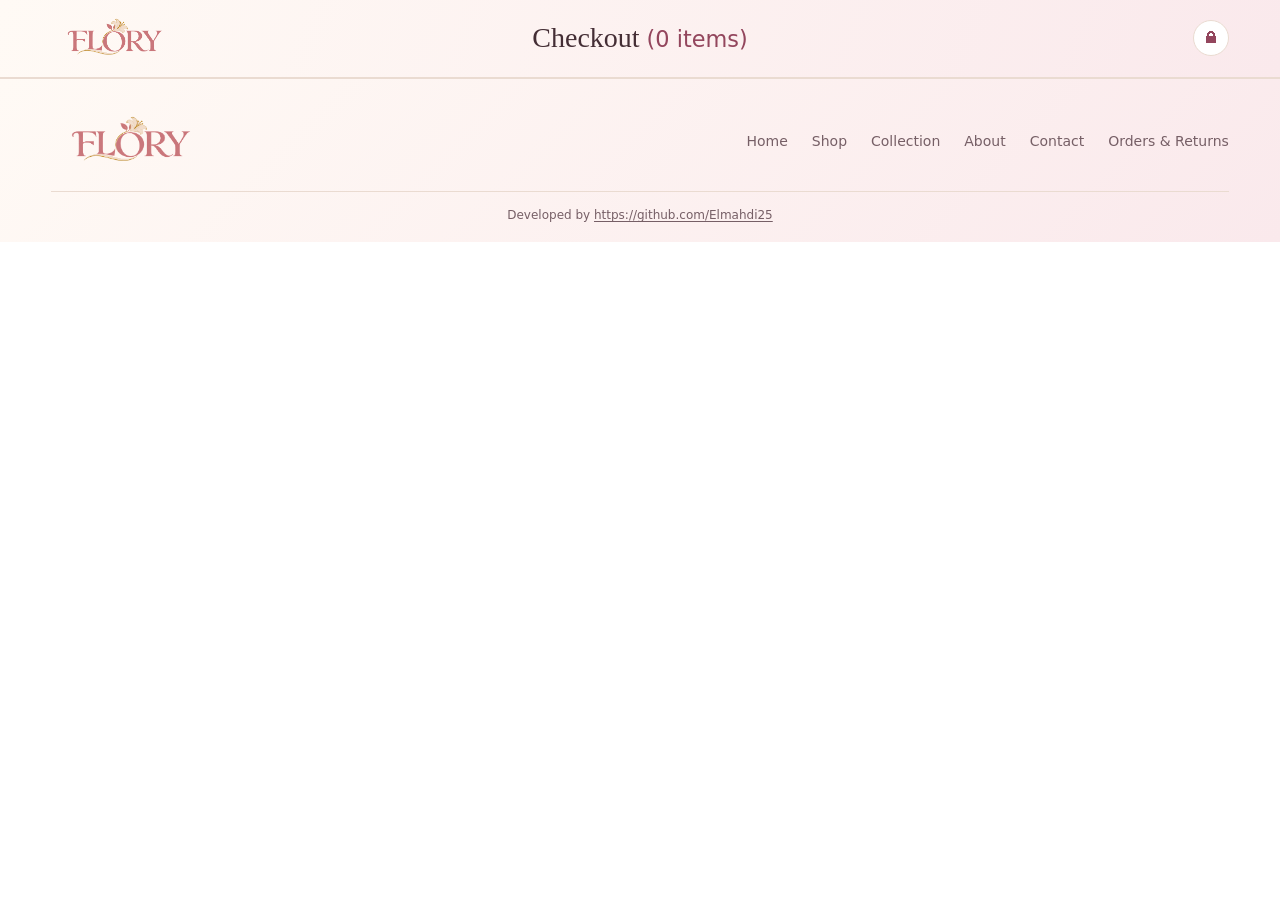
==== 3.store-project/html/checkout.html @ 8232ffce "step_9 good structured for the training repo" ====
<!DOCTYPE html>
<html lang="en">

<head>
    <meta charset="UTF-8">
    <meta name="viewport" content="width=device-width, initial-scale=1.0">
    <link rel="icon" type="image/png" href="../images/icons/flory-fav-icon.png">
    <link rel="stylesheet" href="../style/generale.css">

    <link rel="stylesheet" href="../style/pages/checkout.css">
    <link rel="stylesheet" href="../style/components/footer.css">
    <title>Checkout</title>
</head>

<body>
    <header class="checkout-header">
        <div class="checkout-header-inner">
            <a class="checkout-logo" href="./index.html">
                <img src="../images/flory-logo-background-removed.png" alt="FLORY home">
            </a>

            <h1 class="checkout-title">
                Checkout
                <span class="checkout-item-count js-checkout-item-count">(0 items)</span>
            </h1>

            <span class="checkout-lock" aria-hidden="true">&#128274;&#65038;</span>
        </div>
    </header>

    <footer class="flory-footer">
        <div class="flory-footer-inner">
            <a class="flory-footer-brand" href="index.html" aria-label="FLORY home">
                <img src="../images/flory-logo-background-removed.png" alt="FLORY">
            </a>

            <nav class="flory-footer-nav" aria-label="Footer navigation">
                <ul class="flory-footer-links">
                    <li><a href="index.html">Home</a></li>
                    <li><a href="index.html#shop">Shop</a></li>
                    <li><a href="index.html#collection">Collection</a></li>
                    <li><a href="about.html">About</a></li>
                    <li><a href="contact.html">Contact</a></li>
                    <li><a href="orders.html">Orders &amp; Returns</a></li>
                </ul>
            </nav>

            <p class="flory-footer-credit">
                Developed by
                <a href="https://github.com/Elmahdi25">https://github.com/Elmahdi25</a>
            </p>
        </div>
    </footer>
    <script type="module" src="../script/checkout.js"></script>
</body>

</html>
---- 3.store-project/style/generale.css ----
:root {
  --cream: #fffaf5;
  --white: #fff;
  --blush: #fae9ec;
  --beige: #eadbd1;
  --rose: #93465d;
  --gold: #a97b3f;
  --ink: #442e35;
  --muted: #765f66;
}

* {
  box-sizing: border-box;
}

body {
  margin: 0;
  color: var(--ink);
  font-family: "DM Sans", system-ui, sans-serif;
}
---- 3.store-project/style/pages/checkout.css ----
.checkout-header {
  background: linear-gradient(110deg, var(--cream), var(--blush));
  border-bottom: 1px solid var(--beige);
}

.checkout-header-inner {
  display: grid;
  grid-template-columns: minmax(0, 1fr) auto minmax(0, 1fr);
  align-items: center;
  gap: 0.75rem;
  max-width: 80rem;
  margin-inline: auto;
  padding: 0.875rem clamp(1rem, 4vw, 3.5rem);
}

.checkout-logo {
  justify-self: start;
  min-width: 0;
  border-radius: 0.375rem;
}

.checkout-logo img {
  display: block;
  width: clamp(4rem, 14vw, 8rem);
  max-width: 100%;
  height: auto;
}

.checkout-logo:focus-visible {
  outline: 2px solid var(--rose);
  outline-offset: 4px;
}

.checkout-title {
  margin: 0;
  color: var(--ink);
  font-family: Georgia, serif;
  font-size: clamp(1.125rem, 3vw, 1.75rem);
  font-weight: 500;
  text-align: center;
}

.checkout-item-count {
  color: var(--rose);
  font-family: "DM Sans", system-ui, sans-serif;
  font-size: 0.8em;
}

.checkout-lock {
  display: grid;
  place-items: center;
  justify-self: end;
  width: 2.25rem;
  height: 2.25rem;
  border: 1px solid var(--beige);
  border-radius: 50%;
  background: var(--white);
  color: var(--rose);
  font-size: 1rem;
  line-height: 1;
}

@media (max-width: 24rem) {
  .checkout-item-count {
    display: block;
    margin-top: 0.2rem;
  }
}
---- 3.store-project/style/components/footer.css ----
.flory-footer {
  padding: 2rem clamp(1rem, 4vw, 3.5rem) 1rem;
  border-top: 1px solid var(--beige, #eadbd1);
  background: linear-gradient(
    135deg,
    var(--cream, #fffaf5),
    var(--blush, #fae9ec)
  );
  color: var(--muted, #765f66);
}

.flory-footer-inner {
  display: grid;
  grid-template-columns: auto minmax(0, 1fr);
  align-items: center;
  gap: 1.25rem 2rem;
  max-width: 80rem;
  margin-inline: auto;
}

.flory-footer a {
  color: inherit;
  text-decoration: none;
}

.flory-footer a:hover {
  color: var(--rose, #93465d);
  text-decoration: underline;
  text-underline-offset: 0.25em;
}

.flory-footer a:focus-visible {
  outline: 2px solid var(--rose, #93465d);
  outline-offset: 3px;
  border-radius: 0.2rem;
}

.flory-footer .flory-footer-brand {
  justify-self: start;
}

.flory-footer-brand img {
  display: block;
  width: clamp(7rem, 15vw, 10rem);
  height: auto;
}

@media (max-width: 48rem) {
  .flory-footer .flory-footer-brand {
    justify-self: center;
  }
}

.flory-footer-nav {
  justify-self: end;
}

.flory-footer-links {
  display: flex;
  flex-wrap: wrap;
  justify-content: flex-end;
  gap: 0.25rem clamp(0.875rem, 2vw, 1.5rem);
  margin: 0;
  padding: 0;
  list-style: none;
}

.flory-footer-links a {
  display: inline-flex;
  align-items: center;
  min-height: 2.75rem;
  font-size: 0.875rem;
}

.flory-footer-credit {
  grid-column: 1 / -1;
  margin: 0;
  padding-top: 0.875rem;
  border-top: 1px solid var(--beige, #eadbd1);
  font-size: 0.75rem;
  line-height: 1.6;
  text-align: center;
  overflow-wrap: anywhere;
}

.flory-footer-credit a {
  text-decoration: underline;
  text-underline-offset: 0.2em;
}

/* Tablet and mobile */
@media (max-width: 48rem) {
  .flory-footer-inner {
    grid-template-columns: minmax(0, 1fr);
    justify-items: center;
    gap: 0.75rem;
  }

  .flory-footer-nav {
    justify-self: center;
  }

  .flory-footer-links {
    justify-content: center;
  }

  .flory-footer-credit {
    width: 100%;
  }
}

/* Small phones */
@media (max-width: 30rem) {
  .flory-footer-links {
    display: grid;
    grid-template-columns: repeat(2, minmax(0, 1fr));
    column-gap: 1.25rem;
    text-align: center;
  }
}
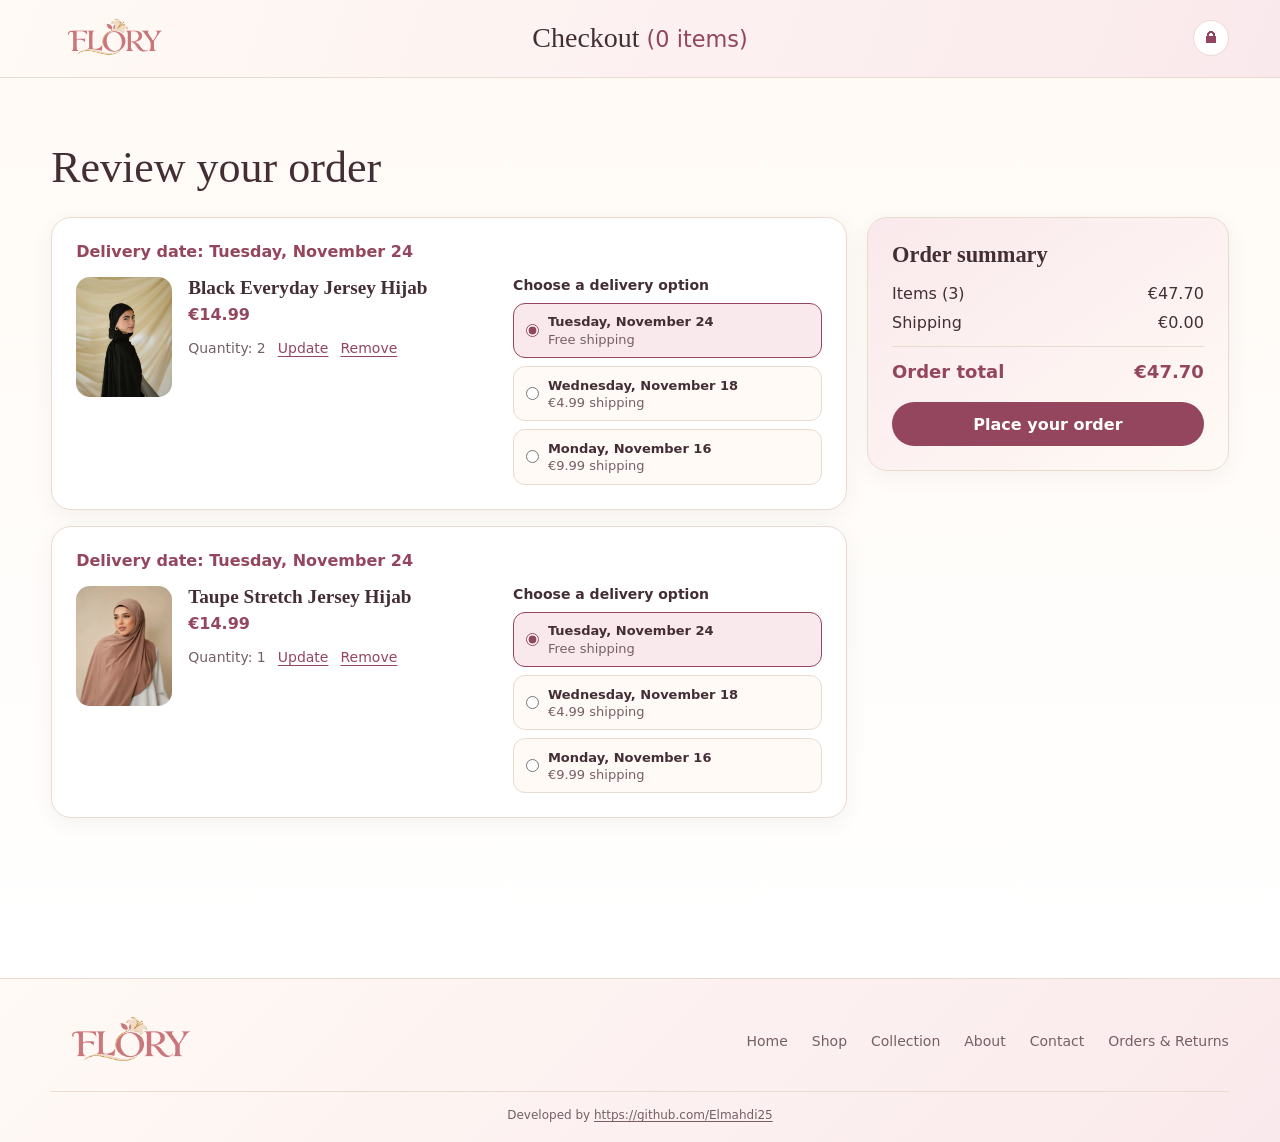
==== commit c4aaf875: "step_10 generating HTML for checkout.html with checkout.js" ====
--- a/3.store-project/html/checkout.html
+++ b/3.store-project/html/checkout.html
@@ -28,6 +28,41 @@
         </div>
     </header>
 
+
+    <main class="checkout-main">
+        <h2 class="checkout-section-title" id="review-heading">
+            Review your order
+        </h2>
+
+        <div class="checkout-layout">
+            <section class="checkout-items js-checkout-items" aria-labelledby="review-heading"></section>
+
+            <aside class="order-summary" aria-labelledby="order-summary-heading">
+                <h2 class="order-summary-title" id="order-summary-heading">Order summary</h2>
+
+                <dl class="order-summary-details">
+                    <div class="order-summary-row">
+                        <dt>Items (<span class="js-summary-item-count">3</span>)</dt>
+                        <dd class="js-summary-subtotal">€47.70</dd>
+                    </div>
+
+                    <div class="order-summary-row">
+                        <dt>Shipping</dt>
+                        <dd class="js-summary-shipping">€0.00</dd>
+                    </div>
+
+                    <div class="order-summary-row order-summary-total">
+                        <dt>Order total</dt>
+                        <dd class="js-summary-total">€47.70</dd>
+                    </div>
+                </dl>
+
+                <button type="button" class="place-order-button js-place-order">
+                    Place your order
+                </button>
+            </aside>
+        </div>
+    </main>
     <footer class="flory-footer">
         <div class="flory-footer-inner">
             <a class="flory-footer-brand" href="index.html" aria-label="FLORY home">
--- a/3.store-project/style/pages/checkout.css
+++ b/3.store-project/style/pages/checkout.css
@@ -66,3 +66,238 @@
     margin-top: 0.2rem;
   }
 }
+
+
+.checkout-main {
+  min-height: 100vh;
+  padding: clamp(2rem, 5vw, 4rem) clamp(1rem, 4vw, 3.5rem);
+  background: linear-gradient(180deg, var(--cream), var(--white));
+}
+
+.checkout-section-title,
+.checkout-layout {
+  max-width: 80rem;
+  margin-inline: auto;
+}
+
+.checkout-section-title,
+.order-summary-title,
+.checkout-product-name {
+  color: var(--ink);
+  font-family: Georgia, serif;
+}
+
+.checkout-section-title {
+  margin-block: 0 1.5rem;
+  font-size: clamp(1.75rem, 4vw, 2.75rem);
+  font-weight: 500;
+}
+
+.checkout-layout {
+  display: grid;
+  grid-template-columns: minmax(0, 2.2fr) minmax(17rem, 1fr);
+  align-items: start;
+  gap: 1.25rem;
+}
+
+.checkout-items {
+  display: grid;
+  gap: 1rem;
+}
+
+/* Product cards */
+.checkout-item,
+.order-summary {
+  padding: clamp(1rem, 2.5vw, 1.5rem);
+  border: 1px solid var(--beige);
+  border-radius: 1.25rem;
+  box-shadow: 0 6px 22px rgb(68 46 53 / 6%);
+}
+
+.checkout-item {
+  background: var(--white);
+}
+
+.checkout-delivery-date {
+  margin: 0 0 1rem;
+  color: var(--rose);
+  font-weight: 700;
+}
+
+.checkout-item-content {
+  display: grid;
+  grid-template-columns: minmax(0, 6rem) minmax(0, 1fr) minmax(10rem, 1fr);
+  align-items: start;
+  gap: 1rem;
+}
+
+.checkout-product-image {
+  display: block;
+  width: 100%;
+  aspect-ratio: 4 / 5;
+  object-fit: cover;
+  border-radius: 0.875rem;
+  background: var(--blush);
+}
+
+.checkout-product-name {
+  margin: 0;
+  font-size: 1.2rem;
+  overflow-wrap: anywhere;
+}
+
+.checkout-product-price {
+  margin: 0.4rem 0 0.65rem;
+  color: var(--rose);
+  font-weight: 700;
+}
+
+.checkout-product-actions {
+  display: flex;
+  flex-wrap: wrap;
+  align-items: center;
+  gap: 0.35rem 0.75rem;
+  color: var(--muted);
+  font-size: 0.875rem;
+}
+
+.checkout-product-actions button {
+  padding: 0.35rem 0;
+  border: 0;
+  background: transparent;
+  color: var(--rose);
+  font: inherit;
+  text-decoration: underline;
+  text-underline-offset: 0.2em;
+  cursor: pointer;
+}
+
+/* Delivery options */
+.checkout-delivery-options {
+  display: grid;
+  gap: 0.5rem;
+  min-inline-size: 0;
+  margin: 0;
+  padding: 0;
+  border: 0;
+}
+
+.checkout-delivery-options legend {
+  margin-bottom: 0.65rem;
+  padding: 0;
+  font-size: 0.875rem;
+  font-weight: 700;
+}
+
+.checkout-delivery-option {
+  display: grid;
+  grid-template-columns: auto minmax(0, 1fr);
+  gap: 0.15rem 0.55rem;
+  padding: 0.65rem 0.75rem;
+  border: 1px solid var(--beige);
+  border-radius: 0.75rem;
+  background: var(--cream);
+  cursor: pointer;
+}
+
+.checkout-delivery-option:has(input:checked) {
+  border-color: var(--rose);
+  background: var(--blush);
+}
+
+.checkout-delivery-option input {
+  grid-row: 1 / span 2;
+  align-self: center;
+  margin: 0;
+  accent-color: var(--rose);
+}
+
+.checkout-delivery-option span {
+  grid-column: 2;
+  font-size: 0.8125rem;
+}
+
+.checkout-delivery-option span:first-of-type {
+  font-weight: 700;
+}
+
+.checkout-delivery-option span:last-of-type {
+  color: var(--muted);
+}
+
+/* Order summary */
+.order-summary {
+  background: linear-gradient(145deg, var(--blush), var(--cream));
+}
+
+.order-summary-title {
+  margin: 0 0 1rem;
+  font-size: 1.4rem;
+}
+
+.order-summary-details {
+  display: grid;
+  gap: 0.65rem;
+  margin: 0 0 1.25rem;
+}
+
+.order-summary-row {
+  display: flex;
+  justify-content: space-between;
+  gap: 1rem;
+}
+
+.order-summary-row dd {
+  margin: 0;
+  text-align: right;
+  font-variant-numeric: tabular-nums;
+}
+
+.order-summary-total {
+  margin-top: 0.25rem;
+  padding-top: 0.875rem;
+  border-top: 1px solid var(--beige);
+  color: var(--rose);
+  font-size: 1.125rem;
+  font-weight: 700;
+}
+
+.place-order-button {
+  width: 100%;
+  min-height: 2.75rem;
+  padding: 0.75rem 1rem;
+  border: 0;
+  border-radius: 999px;
+  background: var(--rose);
+  color: var(--white);
+  font: inherit;
+  font-weight: 700;
+  cursor: pointer;
+}
+
+.place-order-button:hover {
+  background: var(--ink);
+}
+
+.checkout-main :is(button, input):focus-visible {
+  outline: 2px solid var(--rose);
+  outline-offset: 3px;
+}
+
+/* Tablet and phone layouts */
+@media (max-width: 54rem) {
+  .checkout-layout {
+    grid-template-columns: minmax(0, 1fr);
+  }
+}
+
+@media (max-width: 36rem) {
+  .checkout-item-content {
+    grid-template-columns: 4.75rem minmax(0, 1fr);
+    gap: 0.875rem;
+  }
+
+  .checkout-delivery-options {
+    grid-column: 1 / -1;
+  }
+}
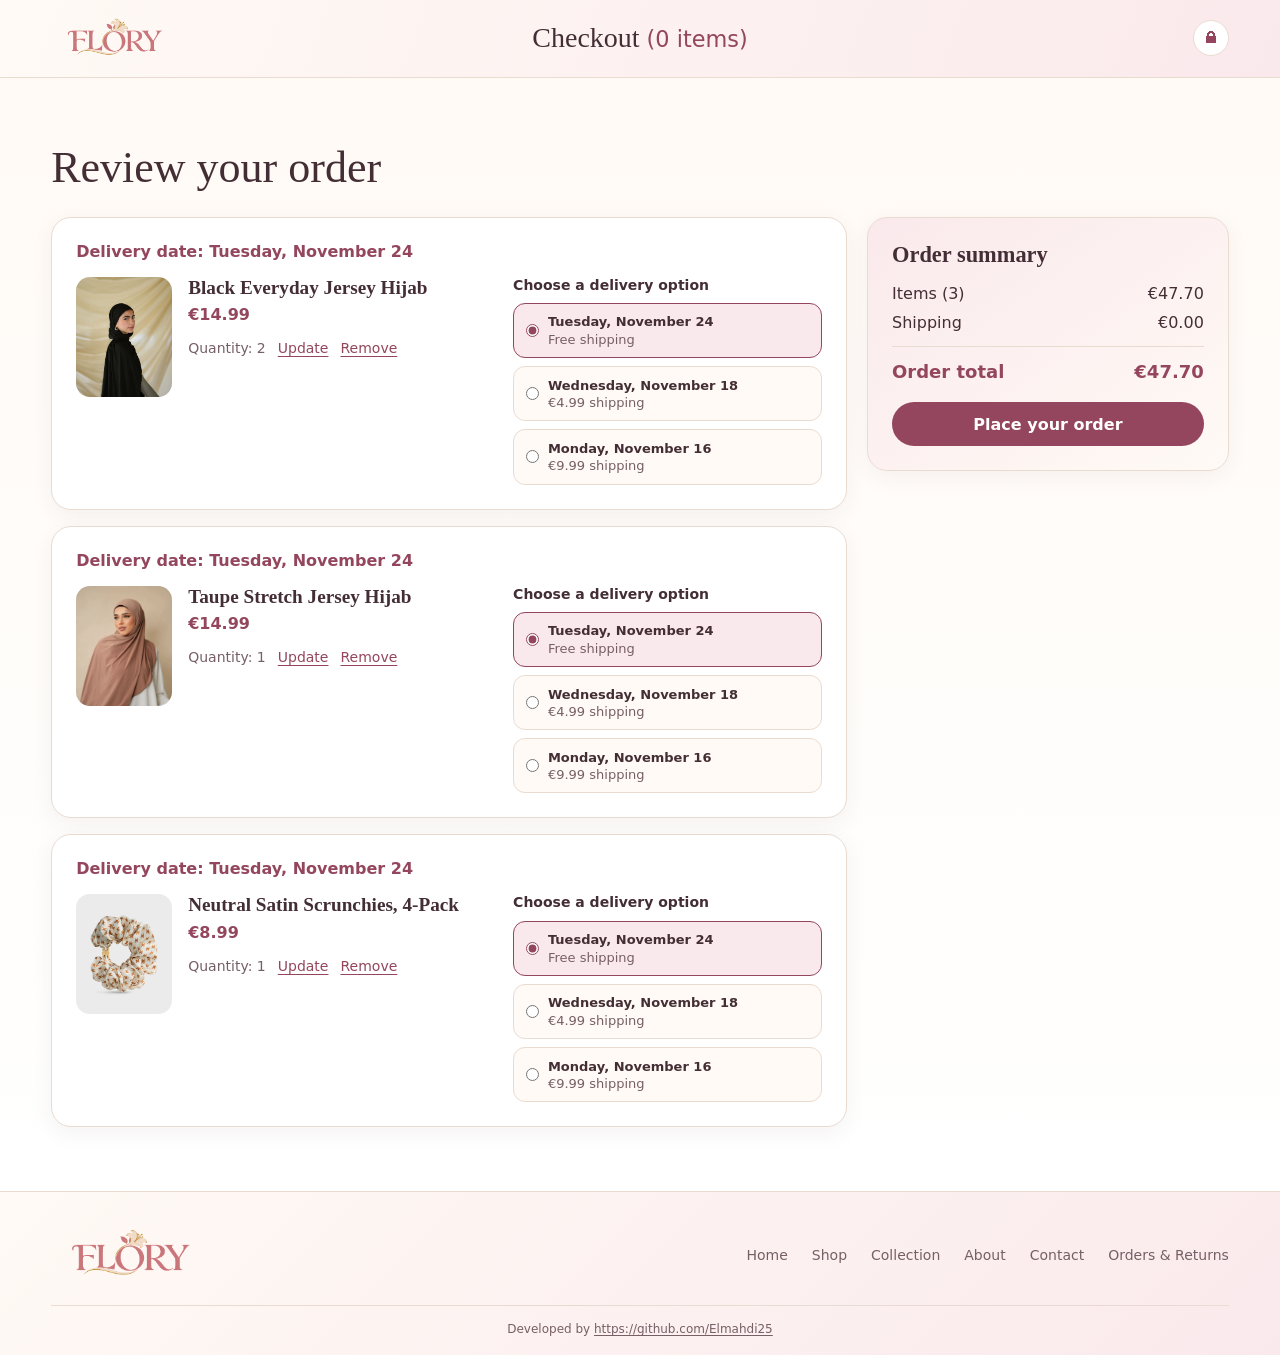
==== commit 4b425b8e: "step_11 fix proce formatting" ====
--- a/3.store-project/html/checkout.html
+++ b/3.store-project/html/checkout.html
@@ -15,7 +15,7 @@
 <body>
     <header class="checkout-header">
         <div class="checkout-header-inner">
-            <a class="checkout-logo" href="./index.html">
+            <a class="checkout-logo" href="../index.html">
                 <img src="../images/flory-logo-background-removed.png" alt="FLORY home">
             </a>
 
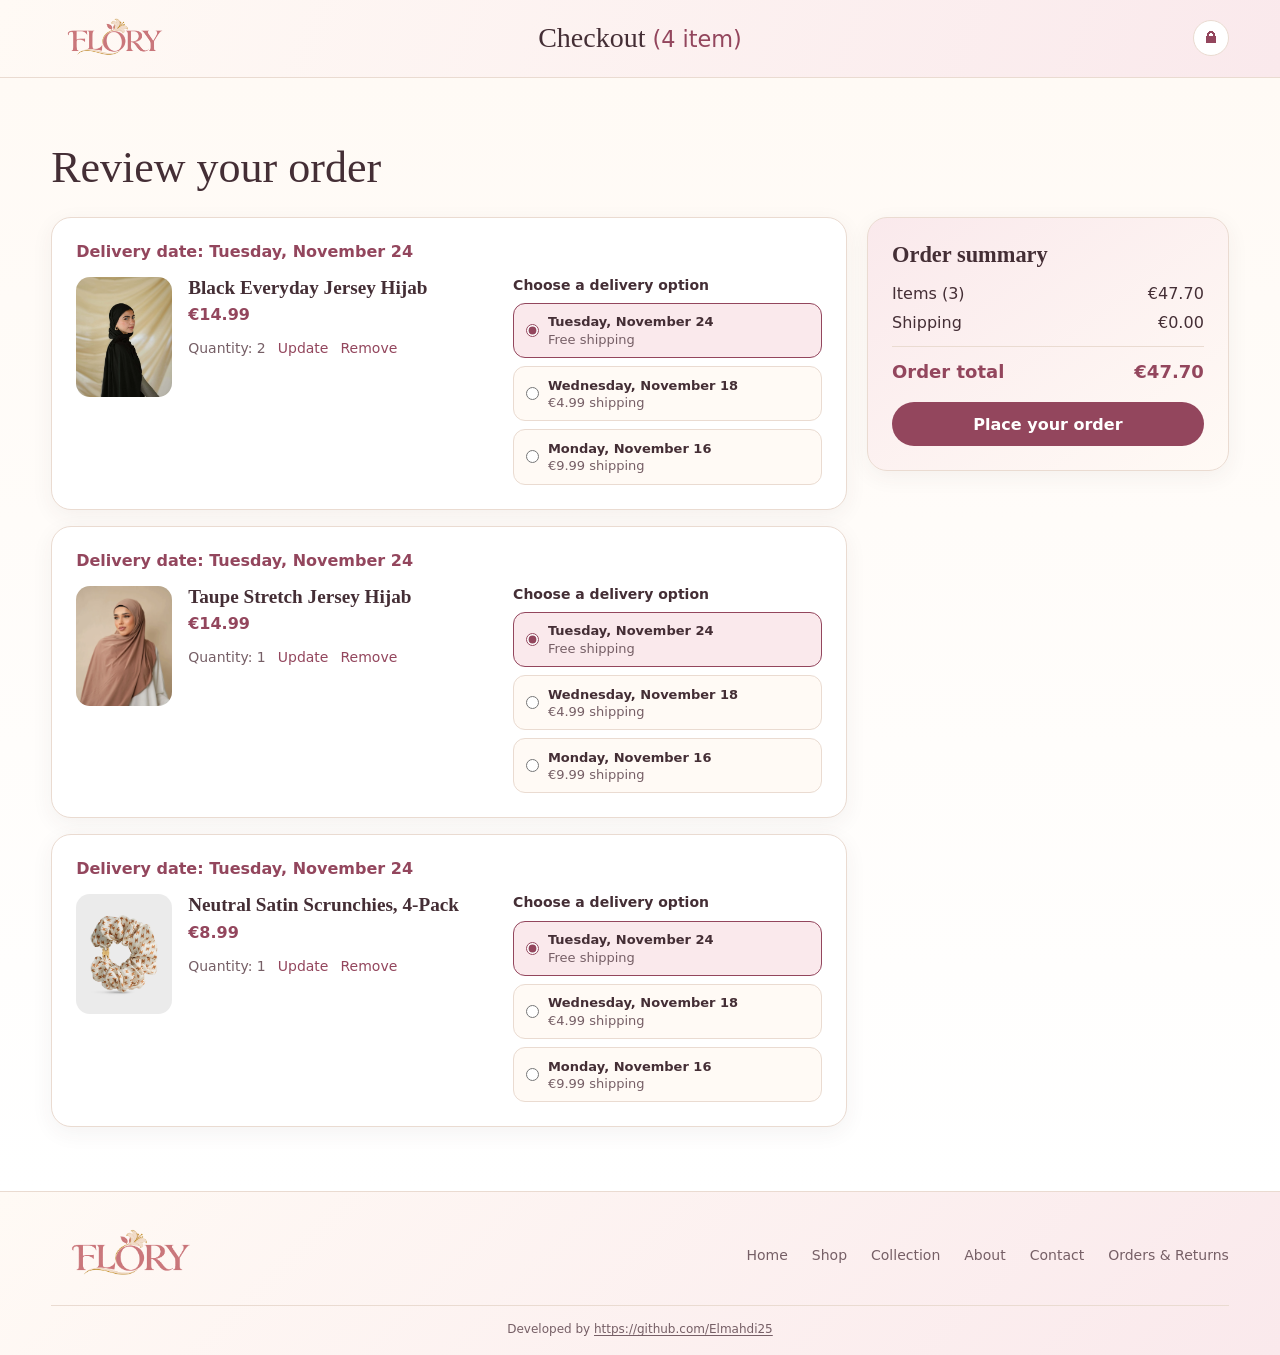
==== commit ca6c6ffc: "step_14 checkout items modified each time you add a product" ====
--- a/3.store-project/html/checkout.html
+++ b/3.store-project/html/checkout.html
@@ -21,7 +21,7 @@
 
             <h1 class="checkout-title">
                 Checkout
-                <span class="checkout-item-count js-checkout-item-count">(0 items)</span>
+                <span class="checkout-item-count js-checkout-item-count"></span>
             </h1>
 
             <span class="checkout-lock" aria-hidden="true">&#128274;&#65038;</span>
--- a/3.store-project/style/pages/checkout.css
+++ b/3.store-project/style/pages/checkout.css
@@ -167,8 +167,7 @@
   background: transparent;
   color: var(--rose);
   font: inherit;
-  text-decoration: underline;
-  text-underline-offset: 0.2em;
+  
   cursor: pointer;
 }
 
